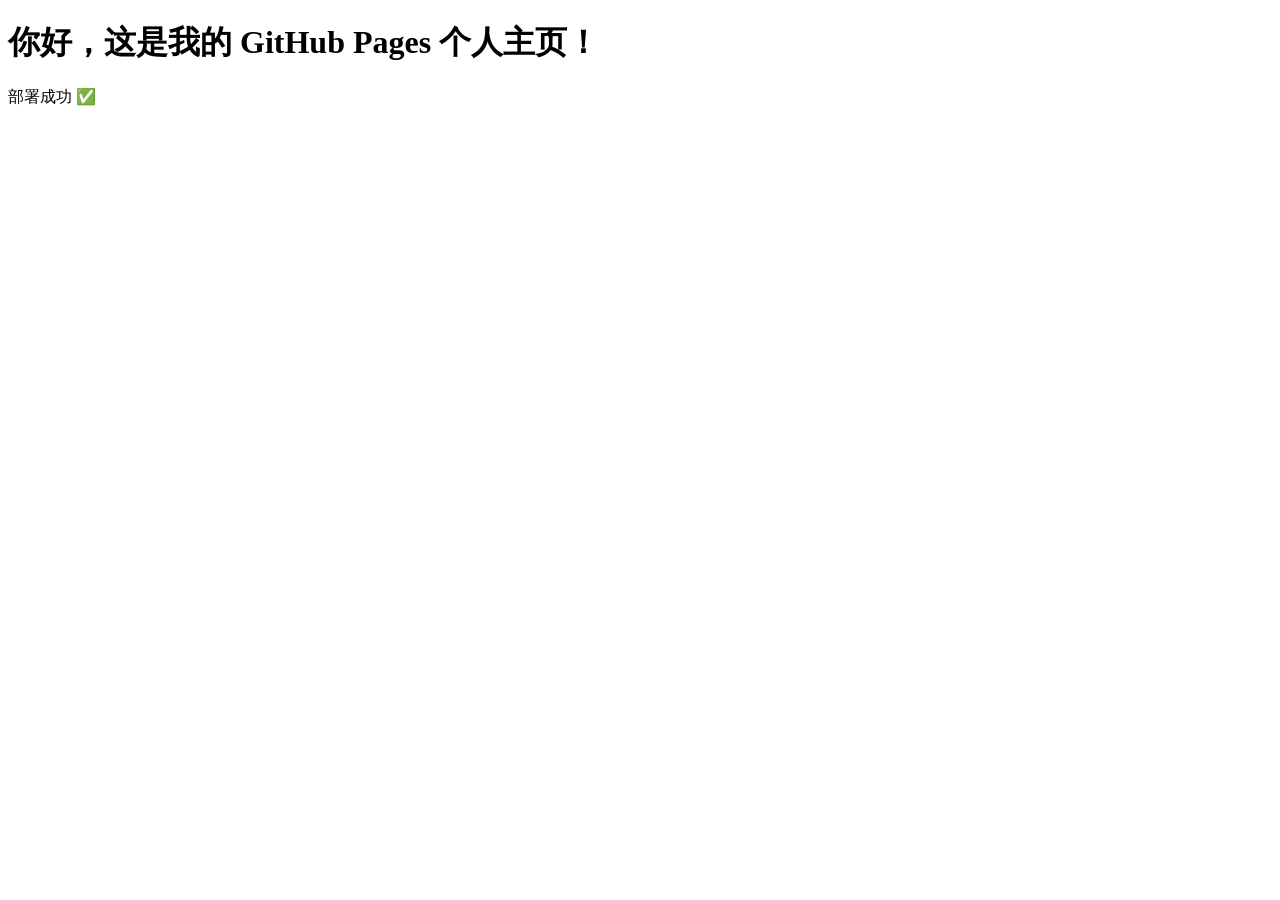
==== index.html @ c02df0e4 "初始化个人主页" ====
<!-- c:\code\python\new\personal-website\index.html -->
<!DOCTYPE html>
<html>
<head>
    <title>我的个人主页</title>
    <meta charset="utf-8">
</head>
<body>
    <h1>你好，这是我的 GitHub Pages 个人主页！</h1>
    <p>部署成功 ✅</p>
</body>
</html>
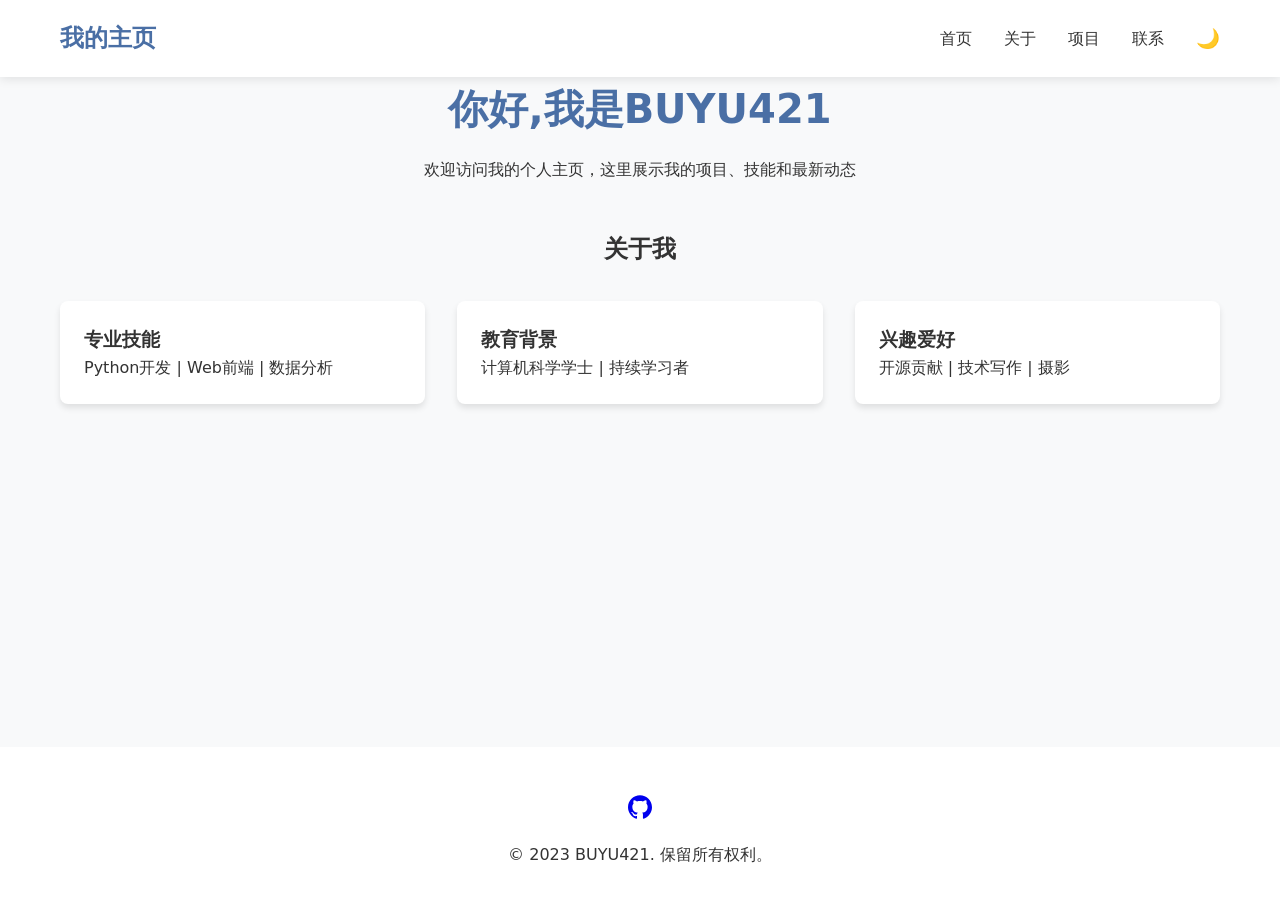
==== commit feb24ec0: "Add files via upload" ====
--- a/index.html
+++ b/index.html
@@ -1,12 +1,73 @@
-<!-- c:\code\python\new\personal-website\index.html -->
-<!DOCTYPE html>
-<html>
-<head>
-    <title>我的个人主页</title>
-    <meta charset="utf-8">
-</head>
-<body>
-    <h1>你好，这是我的 GitHub Pages 个人主页！</h1>
-    <p>部署成功 ✅</p>
-</body>
+<!-- c:\code\python\new\personal-website\index.html -->
+<!DOCTYPE html>
+<html lang="zh-CN">
+<head>
+    <meta charset="UTF-8">
+    <meta name="viewport" content="width=device-width, initial-scale=1.0">
+    <title>我的个人主页</title>
+    <link rel="stylesheet" href="css/style.css">
+</head>
+<body>
+    <header>
+        <div class="container">
+            <nav>
+                <a href="#" class="logo">我的主页</a>
+                <button class="menu-toggle" aria-label="导航菜单">
+                    ☰
+                </button>
+                <div class="nav-links">
+                    <a href="#home">首页</a>
+                    <a href="#about">关于</a>
+                    <a href="#projects">项目</a>
+                    <a href="#contact">联系</a>
+                    <button class="theme-toggle" aria-label="切换主题">
+                        🌙
+                    </button>
+                </div>
+            </nav>
+        </div>
+    </header>
+
+    <main class="container">
+        <section id="home" class="hero">
+            <h1>你好,我是BUYU421</h1>
+            <p>欢迎访问我的个人主页，这里展示我的项目、技能和最新动态</p>
+        </section>
+
+        <section id="about">
+            <h2 style="text-align: center; margin-bottom: 2rem;">关于我</h2>
+            <div class="features">
+                <div class="feature-card">
+                    <h3>专业技能</h3>
+                    <p>Python开发 | Web前端 | 数据分析</p>
+                </div>
+                <div class="feature-card">
+                    <h3>教育背景</h3>
+                    <p>计算机科学学士 | 持续学习者</p>
+                </div>
+                <div class="feature-card">
+                    <h3>兴趣爱好</h3>
+                    <p>开源贡献 | 技术写作 | 摄影</p>
+                </div>
+            </div>
+        </section>
+    </main>
+
+    <footer>
+        <div class="container">
+            <div class="footer-content">
+                <div class="social-links">
+                    <a href="https://github.com/BUYU421" aria-label="GitHub">
+                        <svg xmlns="http://www.w3.org/2000/svg" width="24" height="24" viewBox="0 0 24 24" fill="currentColor">
+                            <path d="M12 .297c-6.63 0-12 5.373-12 12 0 5.303 3.438 9.8 8.205 11.385.6.113.82-.258.82-.577 0-.285-.01-1.04-.015-2.04-3.338.724-4.042-1.61-4.042-1.61C4.422 18.07 3.633 17.7 3.633 17.7c-1.087-.744.084-.729.084-.729 1.205.084 1.838 1.236 1.838 1.236 1.07 1.835 2.809 1.305 3.495.998.108-.776.417-1.305.76-1.605-2.665-.3-5.466-1.332-5.466-5.93 0-1.31.465-2.38 1.235-3.22-.135-.303-.54-1.523.105-3.176 0 0 1.005-.322 3.3 1.23.96-.267 1.98-.399 3-.405 1.02.006 2.04.138 3 .405 2.28-1.552 3.285-1.23 3.285-1.23.645 1.653.24 2.873.12 3.176.765.84 1.23 1.91 1.23 3.22 0 4.61-2.805 5.625-5.475 5.92.42.36.81 1.096.81 2.22 0 1.606-.015 2.896-.015 3.286 0 .315.21.69.825.57C20.565 22.092 24 17.592 24 12.297c0-6.627-5.373-12-12-12"/>
+                        </svg>
+                    </a>
+                </div>
+                <p>&copy; 2023 BUYU421. 保留所有权利。</p>
+            </div>
+        </div>
+    </footer>
+
+    <script src="js/script.js"></script>
+</body>
 </html>
--- a/css/style.css
+++ b/css/style.css
@@ -0,0 +1,167 @@
+:root {
+    --primary: #4a6fa5;
+    --text: #333;
+    --bg: #f8f9fa;
+    --card-bg: #fff;
+}
+
+[data-theme="dark"] {
+    --primary: #6495ed;
+    --text: #e0e0e0;
+    --bg: #121212;
+    --card-bg: #1e1e1e;
+}
+
+* {
+    box-sizing: border-box;
+    margin: 0;
+    padding: 0;
+}
+
+body {
+    font-family: 'Segoe UI', system-ui, sans-serif;
+    line-height: 1.6;
+    color: var(--text);
+    background: var(--bg);
+    transition: background 0.3s;
+    min-height: 100vh;
+    display: flex;
+    flex-direction: column;
+}
+
+.container {
+    width: 100%;
+    max-width: 1200px;
+    margin: 0 auto;
+    padding: 0 20px;
+}
+
+header {
+    background: var(--card-bg);
+    box-shadow: 0 2px 10px rgba(0,0,0,0.1);
+    position: sticky;
+    top: 0;
+}
+
+nav {
+    display: flex;
+    justify-content: space-between;
+    align-items: center;
+    padding: 1.2rem 0;
+}
+
+.logo {
+    font-weight: bold;
+    color: var(--primary);
+    text-decoration: none;
+    font-size: 1.5rem;
+}
+
+.nav-links {
+    display: flex;
+    gap: 2rem;
+}
+
+.nav-links a {
+    color: var(--text);
+    text-decoration: none;
+    position: relative;
+}
+
+.nav-links a::after {
+    content: '';
+    position: absolute;
+    bottom: -5px;
+    left: 0;
+    width: 0;
+    height: 2px;
+    background: var(--primary);
+    transition: width 0.3s;
+}
+
+.nav-links a:hover::after {
+    width: 100%;
+}
+
+.theme-toggle {
+    background: none;
+    border: none;
+    cursor: pointer;
+    font-size: 1.2rem;
+    color: var(--text);
+}
+
+.menu-toggle {
+    display: none;
+    background: none;
+    border: none;
+    font-size: 1.5rem;
+    cursor: pointer;
+}
+
+main {
+    flex: 1;
+    padding: 3rem 0;
+}
+
+.hero {
+    text-align: center;
+    margin-bottom: 3rem;
+}
+
+.hero h1 {
+    font-size: 2.5rem;
+    color: var(--primary);
+    margin-bottom: 1rem;
+}
+
+.features {
+    display: grid;
+    grid-template-columns: repeat(auto-fit, minmax(300px, 1fr));
+    gap: 2rem;
+    margin-top: 2rem;
+}
+
+.feature-card {
+    background: var(--card-bg);
+    border-radius: 8px;
+    padding: 1.5rem;
+    box-shadow: 0 4px 6px rgba(0,0,0,0.1);
+}
+
+footer {
+    background: var(--card-bg);
+    padding: 2rem 0;
+    margin-top: auto;
+}
+
+.footer-content {
+    text-align: center;
+}
+
+.social-links {
+    display: flex;
+    justify-content: center;
+    gap: 1.5rem;
+    margin: 1rem 0;
+}
+
+@media (max-width: 768px) {
+    .nav-links {
+        position: absolute;
+        top: 100%;
+        right: -100%;
+        flex-direction: column;
+        background: var(--card-bg);
+        width: 100%;
+        transition: right 0.3s;
+    }
+
+    .nav-links.active {
+        right: 0;
+    }
+
+    .menu-toggle {
+        display: block;
+    }
+}
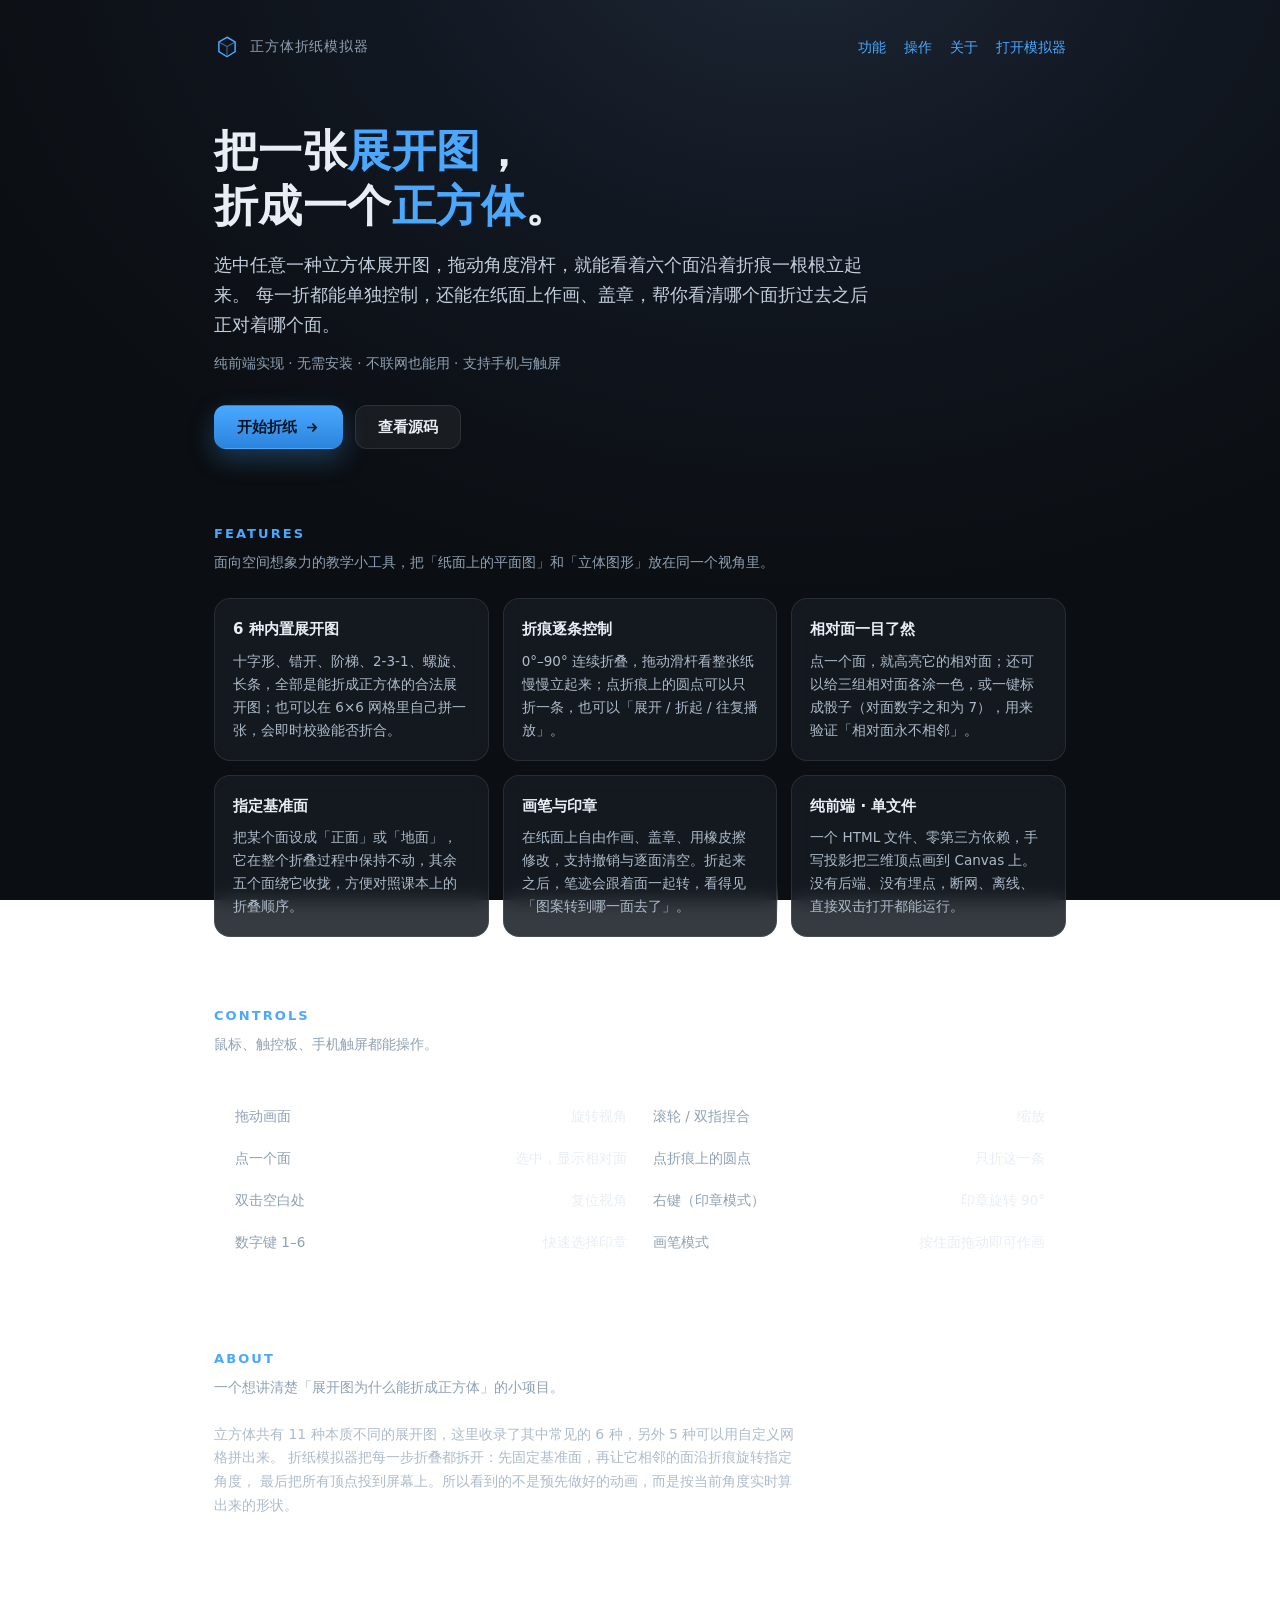
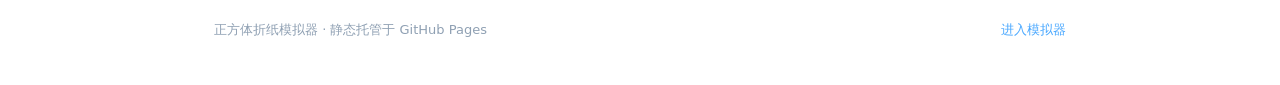
==== commit 299722bd: "静态站点：首页 + 正方体折纸模拟器" ====
--- a/index.html
+++ b/index.html
@@ -1,73 +1,122 @@
-<!-- c:\code\python\new\personal-website\index.html -->
-<!DOCTYPE html>
-<html lang="zh-CN">
-<head>
-    <meta charset="UTF-8">
-    <meta name="viewport" content="width=device-width, initial-scale=1.0">
-    <title>我的个人主页</title>
-    <link rel="stylesheet" href="css/style.css">
-</head>
-<body>
-    <header>
-        <div class="container">
-            <nav>
-                <a href="#" class="logo">我的主页</a>
-                <button class="menu-toggle" aria-label="导航菜单">
-                    ☰
-                </button>
-                <div class="nav-links">
-                    <a href="#home">首页</a>
-                    <a href="#about">关于</a>
-                    <a href="#projects">项目</a>
-                    <a href="#contact">联系</a>
-                    <button class="theme-toggle" aria-label="切换主题">
-                        🌙
-                    </button>
-                </div>
-            </nav>
-        </div>
-    </header>
-
-    <main class="container">
-        <section id="home" class="hero">
-            <h1>你好,我是BUYU421</h1>
-            <p>欢迎访问我的个人主页，这里展示我的项目、技能和最新动态</p>
-        </section>
-
-        <section id="about">
-            <h2 style="text-align: center; margin-bottom: 2rem;">关于我</h2>
-            <div class="features">
-                <div class="feature-card">
-                    <h3>专业技能</h3>
-                    <p>Python开发 | Web前端 | 数据分析</p>
-                </div>
-                <div class="feature-card">
-                    <h3>教育背景</h3>
-                    <p>计算机科学学士 | 持续学习者</p>
-                </div>
-                <div class="feature-card">
-                    <h3>兴趣爱好</h3>
-                    <p>开源贡献 | 技术写作 | 摄影</p>
-                </div>
-            </div>
-        </section>
-    </main>
-
-    <footer>
-        <div class="container">
-            <div class="footer-content">
-                <div class="social-links">
-                    <a href="https://github.com/BUYU421" aria-label="GitHub">
-                        <svg xmlns="http://www.w3.org/2000/svg" width="24" height="24" viewBox="0 0 24 24" fill="currentColor">
-                            <path d="M12 .297c-6.63 0-12 5.373-12 12 0 5.303 3.438 9.8 8.205 11.385.6.113.82-.258.82-.577 0-.285-.01-1.04-.015-2.04-3.338.724-4.042-1.61-4.042-1.61C4.422 18.07 3.633 17.7 3.633 17.7c-1.087-.744.084-.729.084-.729 1.205.084 1.838 1.236 1.838 1.236 1.07 1.835 2.809 1.305 3.495.998.108-.776.417-1.305.76-1.605-2.665-.3-5.466-1.332-5.466-5.93 0-1.31.465-2.38 1.235-3.22-.135-.303-.54-1.523.105-3.176 0 0 1.005-.322 3.3 1.23.96-.267 1.98-.399 3-.405 1.02.006 2.04.138 3 .405 2.28-1.552 3.285-1.23 3.285-1.23.645 1.653.24 2.873.12 3.176.765.84 1.23 1.91 1.23 3.22 0 4.61-2.805 5.625-5.475 5.92.42.36.81 1.096.81 2.22 0 1.606-.015 2.896-.015 3.286 0 .315.21.69.825.57C20.565 22.092 24 17.592 24 12.297c0-6.627-5.373-12-12-12"/>
-                        </svg>
-                    </a>
-                </div>
-                <p>&copy; 2023 BUYU421. 保留所有权利。</p>
-            </div>
-        </div>
-    </footer>
-
-    <script src="js/script.js"></script>
-</body>
-</html>+<!doctype html>
+<html lang="zh-CN">
+<head>
+<meta charset="utf-8">
+<meta name="viewport" content="width=device-width,initial-scale=1,viewport-fit=cover">
+<title>正方体折纸模拟器 · 把展开图折成正方体</title>
+<meta name="description" content="一个纯前端的正方体折纸模拟器：6 种内置展开图与自定义网格，逐条折痕连续折叠，标注三组相对面，支持画笔与印章，无需安装、离线可用。">
+<meta name="theme-color" content="#0b0e12">
+<link rel="icon" href="data:image/svg+xml,%3Csvg xmlns='http://www.w3.org/2000/svg' viewBox='0 0 32 32'%3E%3Crect width='32' height='32' rx='7' fill='%230b0e12'/%3E%3Cpath d='M16 5l9 5.2v10.4L16 26l-9-5.4V10.2z' fill='none' stroke='%234aa8ff' stroke-width='1.8'/%3E%3Cpath d='M16 15.6l9-5.4M16 15.6v10.4M16 15.6L7 10.2' fill='none' stroke='%234aa8ff' stroke-width='1.4' opacity='.65'/%3E%3C/svg%3E">
+<link rel="stylesheet" href="assets/site.css">
+</head>
+<body>
+
+<header class="top">
+  <div class="wrap">
+    <div class="brand">
+      <svg width="26" height="26" viewBox="0 0 32 32" aria-hidden="true">
+        <path d="M16 4l10 5.8v11.9L16 28 6 21.7V9.8z" fill="none" stroke="#4aa8ff" stroke-width="1.8"/>
+        <path d="M16 15.4l10-5.6M16 15.4V28M16 15.4L6 9.8" fill="none" stroke="#4aa8ff" stroke-width="1.3" opacity=".6"/>
+      </svg>
+      <span>正方体折纸模拟器</span>
+    </div>
+    <nav>
+      <a href="#features">功能</a>
+      <a href="#howto">操作</a>
+      <a href="#about">关于</a>
+      <a href="simulator/">打开模拟器</a>
+    </nav>
+  </div>
+</header>
+
+<main>
+  <section class="hero">
+    <div class="wrap">
+      <h1>把一张<em>展开图</em>，<br>折成一个<em>正方体</em>。</h1>
+      <p class="lead">
+        选中任意一种立方体展开图，拖动角度滑杆，就能看着六个面沿着折痕一根根立起来。
+        每一折都能单独控制，还能在纸面上作画、盖章，帮你看清哪个面折过去之后正对着哪个面。
+      </p>
+      <p class="note">纯前端实现 · 无需安装 · 不联网也能用 · 支持手机与触屏</p>
+      <div class="cta">
+        <a class="btn primary" href="simulator/">
+          开始折纸
+          <svg width="15" height="15" viewBox="0 0 16 16" aria-hidden="true"><path d="M3 8h9m-3.5-3.5L12 8l-3.5 3.5" fill="none" stroke="currentColor" stroke-width="1.8" stroke-linecap="round" stroke-linejoin="round"/></svg>
+        </a>
+        <a class="btn" href="https://github.com/BUYU/BUYU.github.io" id="repoLink" target="_blank" rel="noopener">查看源码</a>
+      </div>
+    </div>
+  </section>
+
+  <section id="features">
+    <div class="wrap">
+      <h2>Features</h2>
+      <p class="sub">面向空间想象力的教学小工具，把「纸面上的平面图」和「立体图形」放在同一个视角里。</p>
+      <div class="cards">
+        <div class="card">
+          <h3>6 种内置展开图</h3>
+          <p>十字形、错开、阶梯、2-3-1、螺旋、长条，全部是能折成正方体的合法展开图；也可以在 6×6 网格里自己拼一张，会即时校验能否折合。</p>
+        </div>
+        <div class="card">
+          <h3>折痕逐条控制</h3>
+          <p>0°–90° 连续折叠，拖动滑杆看整张纸慢慢立起来；点折痕上的圆点可以只折一条，也可以「展开 / 折起 / 往复播放」。</p>
+        </div>
+        <div class="card">
+          <h3>相对面一目了然</h3>
+          <p>点一个面，就高亮它的相对面；还可以给三组相对面各涂一色，或一键标成骰子（对面数字之和为 7），用来验证「相对面永不相邻」。</p>
+        </div>
+        <div class="card">
+          <h3>指定基准面</h3>
+          <p>把某个面设成「正面」或「地面」，它在整个折叠过程中保持不动，其余五个面绕它收拢，方便对照课本上的折叠顺序。</p>
+        </div>
+        <div class="card">
+          <h3>画笔与印章</h3>
+          <p>在纸面上自由作画、盖章、用橡皮擦修改，支持撤销与逐面清空。折起来之后，笔迹会跟着面一起转，看得见「图案转到哪一面去了」。</p>
+        </div>
+        <div class="card">
+          <h3>纯前端 · 单文件</h3>
+          <p>一个 HTML 文件、零第三方依赖，手写投影把三维顶点画到 Canvas 上。没有后端、没有埋点，断网、离线、直接双击打开都能运行。</p>
+        </div>
+      </div>
+    </div>
+  </section>
+
+  <section id="howto">
+    <div class="wrap">
+      <h2>Controls</h2>
+      <p class="sub">鼠标、触控板、手机触屏都能操作。</p>
+      <div class="ops">
+        <div><span>拖动画面</span><span>旋转视角</span></div>
+        <div><span>滚轮 / 双指捏合</span><span>缩放</span></div>
+        <div><span>点一个面</span><span>选中，显示相对面</span></div>
+        <div><span>点折痕上的圆点</span><span>只折这一条</span></div>
+        <div><span>双击空白处</span><span>复位视角</span></div>
+        <div><span>右键（印章模式）</span><span>印章旋转 90°</span></div>
+        <div><span>数字键 1–6</span><span>快速选择印章</span></div>
+        <div><span>画笔模式</span><span>按住面拖动即可作画</span></div>
+      </div>
+    </div>
+  </section>
+
+  <section id="about">
+    <div class="wrap">
+      <h2>About</h2>
+      <p class="sub">一个想讲清楚「展开图为什么能折成正方体」的小项目。</p>
+      <p style="max-width:42em;color:#aebbca;font-size:14px;margin:0">
+        立方体共有 11 种本质不同的展开图，这里收录了其中常见的 6 种，另外 5 种可以用自定义网格拼出来。
+        折纸模拟器把每一步折叠都拆开：先固定基准面，再让它相邻的面沿折痕旋转指定角度，
+        最后把所有顶点投到屏幕上。所以看到的不是预先做好的动画，而是按当前角度实时算出来的形状。
+      </p>
+    </div>
+  </section>
+</main>
+
+<footer>
+  <div class="wrap">
+    <span>正方体折纸模拟器 · 静态托管于 GitHub Pages</span>
+    <span><a href="simulator/">进入模拟器</a></span>
+  </div>
+</footer>
+
+</body>
+</html>
--- a/assets/site.css
+++ b/assets/site.css
@@ -0,0 +1,95 @@
+/* 站点公共样式：与模拟器保持同一套深色视觉 */
+:root{
+  --bg0:#0b0e12; --bg1:#111721; --panel:rgba(22,27,34,.86);
+  --line:rgba(255,255,255,.09); --text:#e9eef5; --dim:#8fa0b3; --accent:#4aa8ff;
+  --paper:#f0e8d6;
+}
+*{box-sizing:border-box}
+html{-webkit-text-size-adjust:100%}
+body{
+  margin:0;
+  min-height:100vh;
+  background:radial-gradient(900px 700px at 62% -10%,#1d2735 0%,var(--bg1) 48%,var(--bg0) 100%);
+  background-attachment:fixed;
+  color:var(--text);
+  font:15px/1.7 "Segoe UI","PingFang SC","Hiragino Sans GB","Microsoft YaHei",system-ui,sans-serif;
+}
+a{color:var(--accent);text-decoration:none}
+a:hover{text-decoration:underline}
+.wrap{max-width:900px;margin:0 auto;padding:0 24px}
+
+/* --- 顶部 --- */
+.top{padding:34px 0 0}
+.top .wrap{display:flex;align-items:center;justify-content:space-between;gap:16px;flex-wrap:wrap}
+.brand{display:flex;align-items:center;gap:10px;font-size:14px;letter-spacing:.06em;color:var(--dim)}
+.brand svg{display:block}
+.top nav{display:flex;gap:18px;font-size:13.5px}
+
+/* --- 首屏 --- */
+.hero{padding:64px 0 40px}
+.hero h1{
+  margin:0 0 18px;
+  font-size:clamp(28px,5vw,44px);
+  line-height:1.24;
+  font-weight:700;
+  letter-spacing:.01em;
+}
+.hero h1 em{font-style:normal;color:var(--accent)}
+.hero p.lead{margin:0 0 12px;font-size:clamp(15px,2.2vw,17.5px);color:#c3cedc;max-width:38em}
+.hero p.note{margin:0 0 30px;font-size:13.5px;color:var(--dim)}
+
+.cta{display:flex;gap:12px;flex-wrap:wrap;align-items:center}
+.btn{
+  display:inline-flex;align-items:center;gap:8px;
+  height:44px;padding:0 22px;border-radius:12px;
+  font-size:14.5px;font-weight:600;border:1px solid var(--line);
+  background:rgba(255,255,255,.05);color:var(--text);
+  transition:transform .15s,background .15s,border-color .15s;
+}
+.btn:hover{text-decoration:none;background:rgba(255,255,255,.1);transform:translateY(-1px)}
+.btn.primary{
+  background:linear-gradient(180deg,#4aa8ff,#2b84dd);color:#06121f;border-color:transparent;
+  box-shadow:0 10px 26px rgba(74,168,255,.28);
+}
+.btn.primary:hover{background:linear-gradient(180deg,#5bb2ff,#3189e0)}
+
+/* --- 通用区块 --- */
+section{padding:34px 0}
+h2{
+  margin:0 0 6px;font-size:13px;letter-spacing:.16em;text-transform:uppercase;
+  color:var(--accent);font-weight:600;
+}
+h2 + p.sub{margin:0 0 24px;color:var(--dim);font-size:13.5px}
+
+/* --- 特性卡片 --- */
+.cards{display:grid;grid-template-columns:repeat(auto-fit,minmax(240px,1fr));gap:14px}
+.card{
+  padding:18px;border-radius:16px;background:var(--panel);
+  border:1px solid var(--line);backdrop-filter:blur(10px);
+}
+.card h3{margin:0 0 7px;font-size:15px;font-weight:600}
+.card p{margin:0;font-size:13.5px;color:#aebbca}
+
+/* --- 操作表 --- */
+.ops{display:grid;grid-template-columns:repeat(auto-fit,minmax(260px,1fr));gap:2px 26px;
+  padding:16px 20px;border-radius:16px;background:rgba(255,255,255,.035);border:1px solid var(--line)}
+.ops div{display:flex;justify-content:space-between;gap:14px;padding:8px 0;
+  border-bottom:1px solid rgba(255,255,255,.055);font-size:13.5px}
+.ops div span:first-child{color:var(--dim)}
+.ops div span:last-child{text-align:right}
+
+/* --- 页脚 --- */
+footer{margin-top:40px;padding:26px 0 44px;border-top:1px solid var(--line);
+  font-size:13px;color:var(--dim)}
+footer .wrap{display:flex;justify-content:space-between;gap:14px;flex-wrap:wrap}
+
+/* --- 404 --- */
+.center{min-height:100vh;display:flex;flex-direction:column;align-items:center;justify-content:center;
+  text-align:center;padding:24px}
+.center .code{font-size:clamp(56px,14vw,104px);font-weight:700;line-height:1;
+  color:transparent;-webkit-text-stroke:1px rgba(255,255,255,.22);letter-spacing:.04em}
+
+@media (max-width:560px){
+  .hero{padding:40px 0 28px}
+  .top nav{display:none}
+}
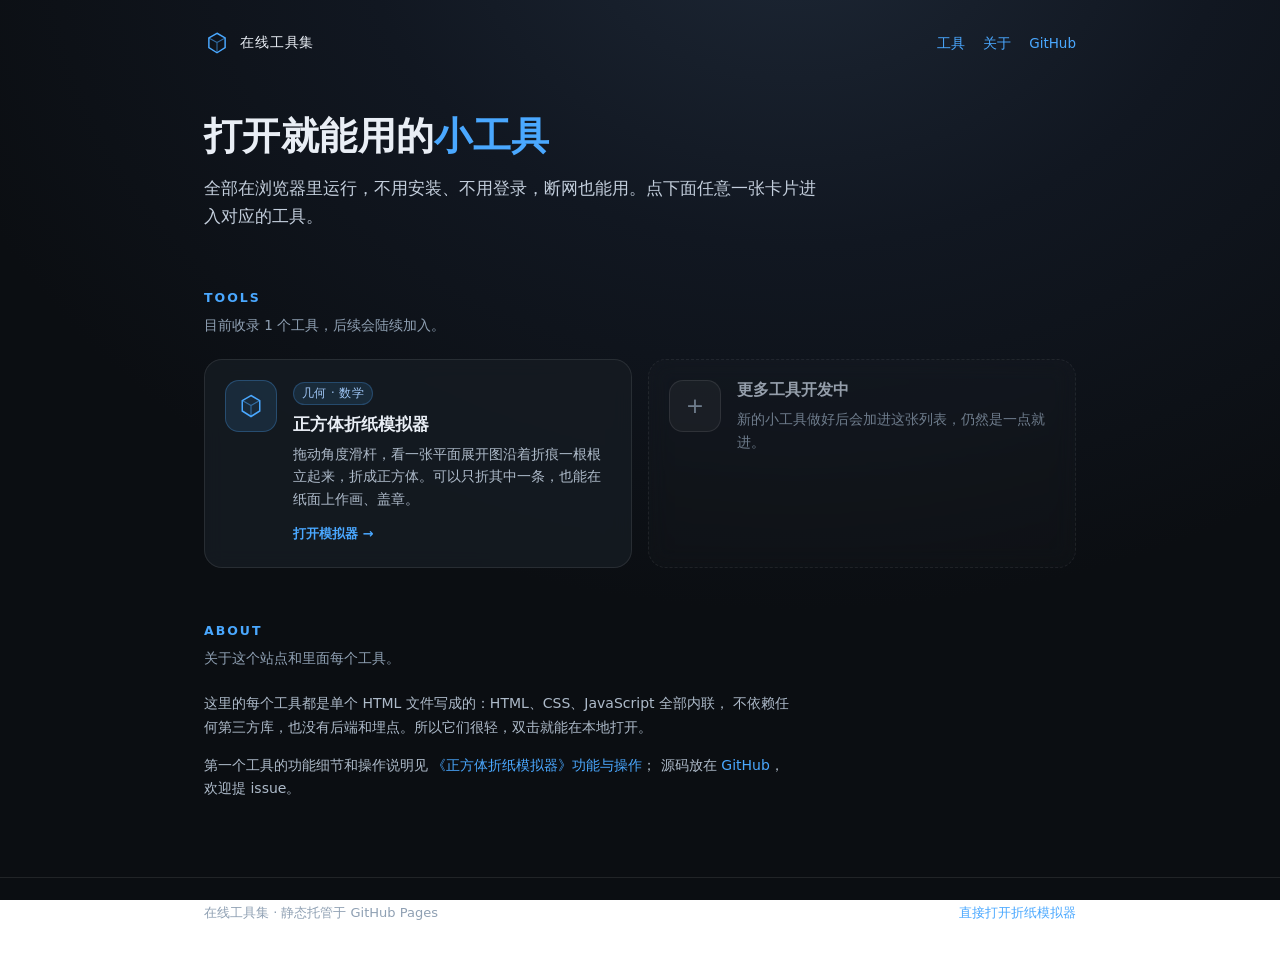
==== commit eb6d8252: "首页改为工具入口列表，模拟器详情独立成页" ====
--- a/index.html
+++ b/index.html
@@ -3,8 +3,8 @@
 <head>
 <meta charset="utf-8">
 <meta name="viewport" content="width=device-width,initial-scale=1,viewport-fit=cover">
-<title>正方体折纸模拟器 · 把展开图折成正方体</title>
-<meta name="description" content="一个纯前端的正方体折纸模拟器：6 种内置展开图与自定义网格，逐条折痕连续折叠，标注三组相对面，支持画笔与印章，无需安装、离线可用。">
+<title>在线工具集 · 正方体折纸模拟器</title>
+<meta name="description" content="打开即用的在线小工具合集。目前收录：正方体折纸模拟器 —— 6 种展开图与自定义网格，逐条折痕连续折叠，标注相对面，支持画笔与印章，无需安装。">
 <meta name="theme-color" content="#0b0e12">
 <link rel="icon" href="data:image/svg+xml,%3Csvg xmlns='http://www.w3.org/2000/svg' viewBox='0 0 32 32'%3E%3Crect width='32' height='32' rx='7' fill='%230b0e12'/%3E%3Cpath d='M16 5l9 5.2v10.4L16 26l-9-5.4V10.2z' fill='none' stroke='%234aa8ff' stroke-width='1.8'/%3E%3Cpath d='M16 15.6l9-5.4M16 15.6v10.4M16 15.6L7 10.2' fill='none' stroke='%234aa8ff' stroke-width='1.4' opacity='.65'/%3E%3C/svg%3E">
 <link rel="stylesheet" href="assets/site.css">
@@ -13,18 +13,17 @@
 
 <header class="top">
   <div class="wrap">
-    <div class="brand">
+    <a class="brand" href="./">
       <svg width="26" height="26" viewBox="0 0 32 32" aria-hidden="true">
         <path d="M16 4l10 5.8v11.9L16 28 6 21.7V9.8z" fill="none" stroke="#4aa8ff" stroke-width="1.8"/>
         <path d="M16 15.4l10-5.6M16 15.4V28M16 15.4L6 9.8" fill="none" stroke="#4aa8ff" stroke-width="1.3" opacity=".6"/>
       </svg>
-      <span>正方体折纸模拟器</span>
-    </div>
+      <span>在线工具集</span>
+    </a>
     <nav>
-      <a href="#features">功能</a>
-      <a href="#howto">操作</a>
+      <a href="#tools">工具</a>
       <a href="#about">关于</a>
-      <a href="simulator/">打开模拟器</a>
+      <a href="https://github.com/BUYU421/BUYU421.github.io" target="_blank" rel="noopener">GitHub</a>
     </nav>
   </div>
 </header>
@@ -32,68 +31,42 @@
 <main>
   <section class="hero">
     <div class="wrap">
-      <h1>把一张<em>展开图</em>，<br>折成一个<em>正方体</em>。</h1>
-      <p class="lead">
-        选中任意一种立方体展开图，拖动角度滑杆，就能看着六个面沿着折痕一根根立起来。
-        每一折都能单独控制，还能在纸面上作画、盖章，帮你看清哪个面折过去之后正对着哪个面。
-      </p>
-      <p class="note">纯前端实现 · 无需安装 · 不联网也能用 · 支持手机与触屏</p>
-      <div class="cta">
-        <a class="btn primary" href="simulator/">
-          开始折纸
-          <svg width="15" height="15" viewBox="0 0 16 16" aria-hidden="true"><path d="M3 8h9m-3.5-3.5L12 8l-3.5 3.5" fill="none" stroke="currentColor" stroke-width="1.8" stroke-linecap="round" stroke-linejoin="round"/></svg>
-        </a>
-        <a class="btn" href="https://github.com/BUYU/BUYU.github.io" id="repoLink" target="_blank" rel="noopener">查看源码</a>
-      </div>
+      <h1>打开就能用的<em>小工具</em></h1>
+      <p class="lead">全部在浏览器里运行，不用安装、不用登录，断网也能用。点下面任意一张卡片进入对应的工具。</p>
     </div>
   </section>
 
-  <section id="features">
+  <section id="tools">
     <div class="wrap">
-      <h2>Features</h2>
-      <p class="sub">面向空间想象力的教学小工具，把「纸面上的平面图」和「立体图形」放在同一个视角里。</p>
-      <div class="cards">
-        <div class="card">
-          <h3>6 种内置展开图</h3>
-          <p>十字形、错开、阶梯、2-3-1、螺旋、长条，全部是能折成正方体的合法展开图；也可以在 6×6 网格里自己拼一张，会即时校验能否折合。</p>
+      <h2>Tools</h2>
+      <p class="sub">目前收录 1 个工具，后续会陆续加入。</p>
+
+      <div class="toolgrid">
+
+        <!-- 新增工具：复制这个 a.tool 整块，改 href、图标、标签、标题、描述即可 -->
+        <a class="tool" href="simulator/">
+          <div class="ico" aria-hidden="true">
+            <svg width="28" height="28" viewBox="0 0 32 32">
+              <path d="M16 4l10 5.8v11.9L16 28 6 21.7V9.8z" fill="none" stroke="#4aa8ff" stroke-width="1.7"/>
+              <path d="M16 15.4l10-5.6M16 15.4V28M16 15.4L6 9.8" fill="none" stroke="#4aa8ff" stroke-width="1.2" opacity=".55"/>
+            </svg>
+          </div>
+          <div class="meta">
+            <span class="tag">几何 · 数学</span>
+            <h3>正方体折纸模拟器</h3>
+            <p>拖动角度滑杆，看一张平面展开图沿着折痕一根根立起来，折成正方体。可以只折其中一条，也能在纸面上作画、盖章。</p>
+            <span class="go">打开模拟器 →</span>
+          </div>
+        </a>
+
+        <div class="tool soon">
+          <div class="ico" aria-hidden="true">+</div>
+          <div class="meta">
+            <h3>更多工具开发中</h3>
+            <p>新的小工具做好后会加进这张列表，仍然是一点就进。</p>
+          </div>
         </div>
-        <div class="card">
-          <h3>折痕逐条控制</h3>
-          <p>0°–90° 连续折叠，拖动滑杆看整张纸慢慢立起来；点折痕上的圆点可以只折一条，也可以「展开 / 折起 / 往复播放」。</p>
-        </div>
-        <div class="card">
-          <h3>相对面一目了然</h3>
-          <p>点一个面，就高亮它的相对面；还可以给三组相对面各涂一色，或一键标成骰子（对面数字之和为 7），用来验证「相对面永不相邻」。</p>
-        </div>
-        <div class="card">
-          <h3>指定基准面</h3>
-          <p>把某个面设成「正面」或「地面」，它在整个折叠过程中保持不动，其余五个面绕它收拢，方便对照课本上的折叠顺序。</p>
-        </div>
-        <div class="card">
-          <h3>画笔与印章</h3>
-          <p>在纸面上自由作画、盖章、用橡皮擦修改，支持撤销与逐面清空。折起来之后，笔迹会跟着面一起转，看得见「图案转到哪一面去了」。</p>
-        </div>
-        <div class="card">
-          <h3>纯前端 · 单文件</h3>
-          <p>一个 HTML 文件、零第三方依赖，手写投影把三维顶点画到 Canvas 上。没有后端、没有埋点，断网、离线、直接双击打开都能运行。</p>
-        </div>
-      </div>
-    </div>
-  </section>
 
-  <section id="howto">
-    <div class="wrap">
-      <h2>Controls</h2>
-      <p class="sub">鼠标、触控板、手机触屏都能操作。</p>
-      <div class="ops">
-        <div><span>拖动画面</span><span>旋转视角</span></div>
-        <div><span>滚轮 / 双指捏合</span><span>缩放</span></div>
-        <div><span>点一个面</span><span>选中，显示相对面</span></div>
-        <div><span>点折痕上的圆点</span><span>只折这一条</span></div>
-        <div><span>双击空白处</span><span>复位视角</span></div>
-        <div><span>右键（印章模式）</span><span>印章旋转 90°</span></div>
-        <div><span>数字键 1–6</span><span>快速选择印章</span></div>
-        <div><span>画笔模式</span><span>按住面拖动即可作画</span></div>
       </div>
     </div>
   </section>
@@ -101,11 +74,15 @@
   <section id="about">
     <div class="wrap">
       <h2>About</h2>
-      <p class="sub">一个想讲清楚「展开图为什么能折成正方体」的小项目。</p>
-      <p style="max-width:42em;color:#aebbca;font-size:14px;margin:0">
-        立方体共有 11 种本质不同的展开图，这里收录了其中常见的 6 种，另外 5 种可以用自定义网格拼出来。
-        折纸模拟器把每一步折叠都拆开：先固定基准面，再让它相邻的面沿折痕旋转指定角度，
-        最后把所有顶点投到屏幕上。所以看到的不是预先做好的动画，而是按当前角度实时算出来的形状。
+      <p class="sub">关于这个站点和里面每个工具。</p>
+      <p class="prose">
+        这里的每个工具都是单个 HTML 文件写成的：HTML、CSS、JavaScript 全部内联，
+        不依赖任何第三方库，也没有后端和埋点。所以它们很轻，双击就能在本地打开。
+      </p>
+      <p class="prose">
+        第一个工具的功能细节和操作说明见
+        <a href="simulator/about.html">《正方体折纸模拟器》功能与操作</a>；
+        源码放在 <a href="https://github.com/BUYU421/BUYU421.github.io" target="_blank" rel="noopener">GitHub</a>，欢迎提 issue。
       </p>
     </div>
   </section>
@@ -113,8 +90,8 @@
 
 <footer>
   <div class="wrap">
-    <span>正方体折纸模拟器 · 静态托管于 GitHub Pages</span>
-    <span><a href="simulator/">进入模拟器</a></span>
+    <span>在线工具集 · 静态托管于 GitHub Pages</span>
+    <span><a href="simulator/">直接打开折纸模拟器</a></span>
   </div>
 </footer>
 
--- a/assets/site.css
+++ b/assets/site.css
@@ -5,7 +5,7 @@
   --paper:#f0e8d6;
 }
 *{box-sizing:border-box}
-html{-webkit-text-size-adjust:100%}
+html{-webkit-text-size-adjust:100%;scroll-behavior:smooth}
 body{
   margin:0;
   min-height:100vh;
@@ -16,52 +16,72 @@
 }
 a{color:var(--accent);text-decoration:none}
 a:hover{text-decoration:underline}
-.wrap{max-width:900px;margin:0 auto;padding:0 24px}
+.wrap{max-width:920px;margin:0 auto;padding:0 24px}
+:focus-visible{outline:2px solid var(--accent);outline-offset:3px;border-radius:6px}
 
 /* --- 顶部 --- */
-.top{padding:34px 0 0}
+.top{padding:30px 0 0}
 .top .wrap{display:flex;align-items:center;justify-content:space-between;gap:16px;flex-wrap:wrap}
-.brand{display:flex;align-items:center;gap:10px;font-size:14px;letter-spacing:.06em;color:var(--dim)}
-.brand svg{display:block}
+.brand{display:flex;align-items:center;gap:10px;font-size:14px;letter-spacing:.06em;color:var(--text)}
+.brand:hover{text-decoration:none;color:#fff}
+.brand svg{display:block;flex:none}
 .top nav{display:flex;gap:18px;font-size:13.5px}
 
 /* --- 首屏 --- */
-.hero{padding:64px 0 40px}
+.hero{padding:56px 0 30px}
 .hero h1{
-  margin:0 0 18px;
-  font-size:clamp(28px,5vw,44px);
-  line-height:1.24;
+  margin:0 0 14px;
+  font-size:clamp(26px,4.6vw,38px);
+  line-height:1.28;
   font-weight:700;
   letter-spacing:.01em;
 }
 .hero h1 em{font-style:normal;color:var(--accent)}
-.hero p.lead{margin:0 0 12px;font-size:clamp(15px,2.2vw,17.5px);color:#c3cedc;max-width:38em}
-.hero p.note{margin:0 0 30px;font-size:13.5px;color:var(--dim)}
-
-.cta{display:flex;gap:12px;flex-wrap:wrap;align-items:center}
-.btn{
-  display:inline-flex;align-items:center;gap:8px;
-  height:44px;padding:0 22px;border-radius:12px;
-  font-size:14.5px;font-weight:600;border:1px solid var(--line);
-  background:rgba(255,255,255,.05);color:var(--text);
-  transition:transform .15s,background .15s,border-color .15s;
-}
-.btn:hover{text-decoration:none;background:rgba(255,255,255,.1);transform:translateY(-1px)}
-.btn.primary{
-  background:linear-gradient(180deg,#4aa8ff,#2b84dd);color:#06121f;border-color:transparent;
-  box-shadow:0 10px 26px rgba(74,168,255,.28);
-}
-.btn.primary:hover{background:linear-gradient(180deg,#5bb2ff,#3189e0)}
+.hero p.lead{margin:0;font-size:clamp(14.5px,2vw,16.5px);color:#c3cedc;max-width:38em}
 
 /* --- 通用区块 --- */
-section{padding:34px 0}
+section{padding:26px 0}
 h2{
-  margin:0 0 6px;font-size:13px;letter-spacing:.16em;text-transform:uppercase;
+  margin:0 0 6px;font-size:12.5px;letter-spacing:.16em;text-transform:uppercase;
   color:var(--accent);font-weight:600;
 }
-h2 + p.sub{margin:0 0 24px;color:var(--dim);font-size:13.5px}
+h2 + p.sub{margin:0 0 22px;color:var(--dim);font-size:13.5px}
 
-/* --- 特性卡片 --- */
+/* --- 工具入口卡片 --- */
+.toolgrid{display:grid;grid-template-columns:repeat(auto-fill,minmax(300px,1fr));gap:16px}
+.tool{
+  display:flex;gap:16px;padding:20px;
+  border-radius:18px;border:1px solid var(--line);
+  background:var(--panel);backdrop-filter:blur(10px);
+  color:var(--text);
+  transition:transform .16s,border-color .16s,background .16s,box-shadow .16s;
+}
+a.tool:hover{
+  text-decoration:none;
+  transform:translateY(-2px);
+  border-color:rgba(74,168,255,.55);
+  background:rgba(28,36,46,.92);
+  box-shadow:0 16px 38px rgba(0,0,0,.42);
+}
+.tool .ico{
+  flex:none;width:52px;height:52px;border-radius:14px;display:grid;place-items:center;
+  background:rgba(74,168,255,.12);border:1px solid rgba(74,168,255,.28);
+}
+.tool .meta{display:block;min-width:0}
+.tool .tag{
+  display:inline-block;margin:0 0 8px;padding:1px 8px;border-radius:999px;
+  font-size:11.5px;letter-spacing:.04em;color:#9fc6f5;
+  background:rgba(74,168,255,.12);border:1px solid rgba(74,168,255,.25);
+}
+.tool h3{margin:0 0 6px;font-size:16.5px;font-weight:600;line-height:1.4}
+.tool p{margin:0 0 10px;font-size:13.5px;color:#aebbca}
+.tool .go{display:inline-flex;align-items:center;gap:6px;font-size:13px;font-weight:600;color:var(--accent)}
+.tool.soon{border-style:dashed;background:rgba(255,255,255,.025);opacity:.75}
+.tool.soon .ico{background:rgba(255,255,255,.05);border-color:rgba(255,255,255,.12);color:var(--dim);font-size:22px}
+.tool.soon h3{color:#c3cedc;font-weight:600;font-size:15.5px}
+.tool.soon p{color:var(--dim);margin:0}
+
+/* --- 特性卡片（工具详情页） --- */
 .cards{display:grid;grid-template-columns:repeat(auto-fit,minmax(240px,1fr));gap:14px}
 .card{
   padding:18px;border-radius:16px;background:var(--panel);
@@ -78,8 +98,32 @@
 .ops div span:first-child{color:var(--dim)}
 .ops div span:last-child{text-align:right}
 
+/* --- 正文段落 --- */
+.prose{max-width:42em;color:#aebbca;font-size:14px;margin:0 0 14px}
+.prose + .prose{margin-top:0}
+
+/* --- 按钮 --- */
+.cta{display:flex;gap:12px;flex-wrap:wrap;align-items:center}
+.btn{
+  display:inline-flex;align-items:center;gap:8px;
+  height:44px;padding:0 22px;border-radius:12px;
+  font-size:14.5px;font-weight:600;border:1px solid var(--line);
+  background:rgba(255,255,255,.05);color:var(--text);
+  transition:transform .15s,background .15s,border-color .15s;
+}
+.btn:hover{text-decoration:none;background:rgba(255,255,255,.1);transform:translateY(-1px)}
+.btn.primary{
+  background:linear-gradient(180deg,#4aa8ff,#2b84dd);color:#06121f;border-color:transparent;
+  box-shadow:0 10px 26px rgba(74,168,255,.28);
+}
+.btn.primary:hover{background:linear-gradient(180deg,#5bb2ff,#3189e0)}
+
+/* --- 面包屑 --- */
+.crumb{display:flex;gap:8px;align-items:center;font-size:13px;color:var(--dim);padding:26px 0 0}
+.crumb .sep{opacity:.5}
+
 /* --- 页脚 --- */
-footer{margin-top:40px;padding:26px 0 44px;border-top:1px solid var(--line);
+footer{margin-top:36px;padding:24px 0 44px;border-top:1px solid var(--line);
   font-size:13px;color:var(--dim)}
 footer .wrap{display:flex;justify-content:space-between;gap:14px;flex-wrap:wrap}
 
@@ -90,6 +134,7 @@
   color:transparent;-webkit-text-stroke:1px rgba(255,255,255,.22);letter-spacing:.04em}
 
 @media (max-width:560px){
-  .hero{padding:40px 0 28px}
+  .hero{padding:36px 0 20px}
   .top nav{display:none}
+  .tool{flex-direction:column;gap:12px}
 }
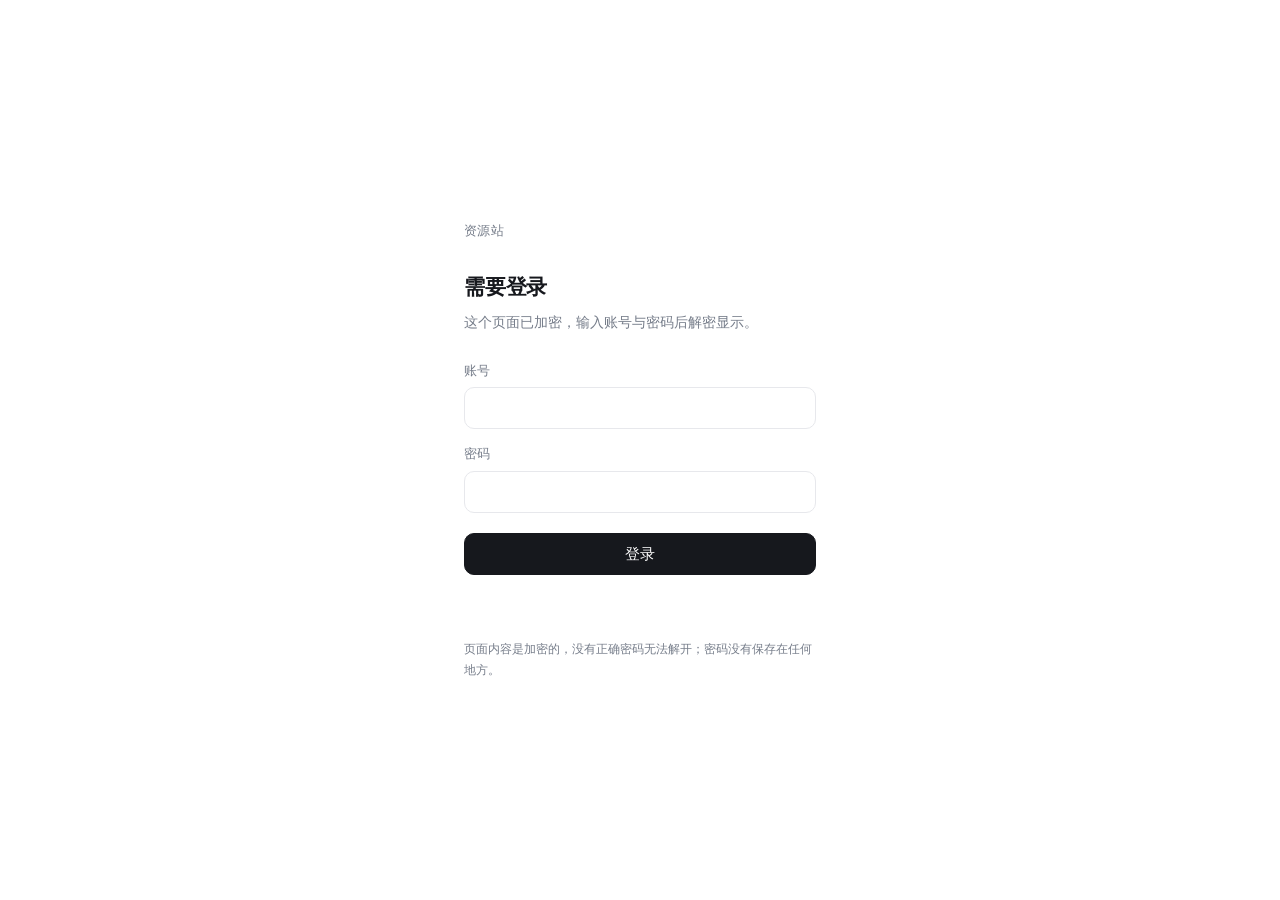
==== commit ebbaf6f3: "改为浅色极简资源站，首页内容 AES-GCM 加密需登录" ====
--- a/index.html
+++ b/index.html
@@ -2,98 +2,32 @@
 <html lang="zh-CN">
 <head>
 <meta charset="utf-8">
-<meta name="viewport" content="width=device-width,initial-scale=1,viewport-fit=cover">
-<title>在线工具集 · 正方体折纸模拟器</title>
-<meta name="description" content="打开即用的在线小工具合集。目前收录：正方体折纸模拟器 —— 6 种展开图与自定义网格，逐条折痕连续折叠，标注相对面，支持画笔与印章，无需安装。">
-<meta name="theme-color" content="#0b0e12">
-<link rel="icon" href="data:image/svg+xml,%3Csvg xmlns='http://www.w3.org/2000/svg' viewBox='0 0 32 32'%3E%3Crect width='32' height='32' rx='7' fill='%230b0e12'/%3E%3Cpath d='M16 5l9 5.2v10.4L16 26l-9-5.4V10.2z' fill='none' stroke='%234aa8ff' stroke-width='1.8'/%3E%3Cpath d='M16 15.6l9-5.4M16 15.6v10.4M16 15.6L7 10.2' fill='none' stroke='%234aa8ff' stroke-width='1.4' opacity='.65'/%3E%3C/svg%3E">
-<link rel="stylesheet" href="assets/site.css">
+<meta name="viewport" content="width=device-width,initial-scale=1">
+<title>资源站</title>
+<meta name="robots" content="noindex">
+<meta name="theme-color" content="#ffffff">
+<link rel="stylesheet" href="/assets/site.css">
 </head>
-<body>
-
-<header class="top">
-  <div class="wrap">
-    <a class="brand" href="./">
-      <svg width="26" height="26" viewBox="0 0 32 32" aria-hidden="true">
-        <path d="M16 4l10 5.8v11.9L16 28 6 21.7V9.8z" fill="none" stroke="#4aa8ff" stroke-width="1.8"/>
-        <path d="M16 15.4l10-5.6M16 15.4V28M16 15.4L6 9.8" fill="none" stroke="#4aa8ff" stroke-width="1.3" opacity=".6"/>
-      </svg>
-      <span>在线工具集</span>
-    </a>
-    <nav>
-      <a href="#tools">工具</a>
-      <a href="#about">关于</a>
-      <a href="https://github.com/BUYU421/BUYU421.github.io" target="_blank" rel="noopener">GitHub</a>
-    </nav>
-  </div>
-</header>
-
-<main>
-  <section class="hero">
-    <div class="wrap">
-      <h1>打开就能用的<em>小工具</em></h1>
-      <p class="lead">全部在浏览器里运行，不用安装、不用登录，断网也能用。点下面任意一张卡片进入对应的工具。</p>
+<body class="gate">
+<main class="gate-card">
+  <p class="site">资源站</p>
+  <h1>需要登录</h1>
+  <p class="hint">这个页面已加密，输入账号与密码后解密显示。</p>
+  <form id="gateForm" autocomplete="on">
+    <div class="field">
+      <label for="u">账号</label>
+      <input id="u" name="user" autocapitalize="off" autocorrect="off" spellcheck="false">
     </div>
-  </section>
-
-  <section id="tools">
-    <div class="wrap">
-      <h2>Tools</h2>
-      <p class="sub">目前收录 1 个工具，后续会陆续加入。</p>
-
-      <div class="toolgrid">
-
-        <!-- 新增工具：复制这个 a.tool 整块，改 href、图标、标签、标题、描述即可 -->
-        <a class="tool" href="simulator/">
-          <div class="ico" aria-hidden="true">
-            <svg width="28" height="28" viewBox="0 0 32 32">
-              <path d="M16 4l10 5.8v11.9L16 28 6 21.7V9.8z" fill="none" stroke="#4aa8ff" stroke-width="1.7"/>
-              <path d="M16 15.4l10-5.6M16 15.4V28M16 15.4L6 9.8" fill="none" stroke="#4aa8ff" stroke-width="1.2" opacity=".55"/>
-            </svg>
-          </div>
-          <div class="meta">
-            <span class="tag">几何 · 数学</span>
-            <h3>正方体折纸模拟器</h3>
-            <p>拖动角度滑杆，看一张平面展开图沿着折痕一根根立起来，折成正方体。可以只折其中一条，也能在纸面上作画、盖章。</p>
-            <span class="go">打开模拟器 →</span>
-          </div>
-        </a>
-
-        <div class="tool soon">
-          <div class="ico" aria-hidden="true">+</div>
-          <div class="meta">
-            <h3>更多工具开发中</h3>
-            <p>新的小工具做好后会加进这张列表，仍然是一点就进。</p>
-          </div>
-        </div>
-
-      </div>
+    <div class="field">
+      <label for="p">密码</label>
+      <input id="p" name="pass" type="password">
     </div>
-  </section>
-
-  <section id="about">
-    <div class="wrap">
-      <h2>About</h2>
-      <p class="sub">关于这个站点和里面每个工具。</p>
-      <p class="prose">
-        这里的每个工具都是单个 HTML 文件写成的：HTML、CSS、JavaScript 全部内联，
-        不依赖任何第三方库，也没有后端和埋点。所以它们很轻，双击就能在本地打开。
-      </p>
-      <p class="prose">
-        第一个工具的功能细节和操作说明见
-        <a href="simulator/about.html">《正方体折纸模拟器》功能与操作</a>；
-        源码放在 <a href="https://github.com/BUYU421/BUYU421.github.io" target="_blank" rel="noopener">GitHub</a>，欢迎提 issue。
-      </p>
-    </div>
-  </section>
+    <button id="go" type="submit">登录</button>
+    <p class="gate-msg" id="msg" role="status" aria-live="polite"></p>
+  </form>
+  <p class="gate-foot">页面内容是加密的，没有正确密码无法解开；密码没有保存在任何地方。</p>
 </main>
-
-<footer>
-  <div class="wrap">
-    <span>在线工具集 · 静态托管于 GitHub Pages</span>
-    <span><a href="simulator/">直接打开折纸模拟器</a></span>
-  </div>
-</footer>
-
+<script>window.__ENC={"v":1,"kdf":"PBKDF2-SHA256","iter":600000,"salt":"v7IP28+IvsRWfWuXKIeX1A==","iv":"DGlZFGBYoIkBOCHv","data":"kAH16sCLGT5E3thzYc6U3gPtcwDcDKo2k4P/we6RrLPoGlkeGoNsGtsHaH45HL+DKaKvPZiAIctexvI8jTiomIc6yRTYHqAbwwDrCoj3phGReLHmSISdqJ8XnNJryaRAJ/8K479oEUjU0XXtJrSOoJewT9u5R8eUmzgnPDvuUA+75kkiFgnhdI+mPB5MxCW/LOre770w3CFr6afmxjZqwJeKmbRAkH71LNQtN/Y2ORTSMCaulQqCyOKZk4kDj+Eh62+2Qn9iW//ABpFLxzJteLmGNl0XJD23wqKVVrakK7QToHWNmyg+Cncn56bNTnDT1WDd1Uss9lZBt5LwaTnWklaigwsWe9dpN/cPyH9Jm+MWLhBD7eG9dJ5UZT03nnjgZX16AO8ZSPkdWlSRGN+G1ipJCe0TpLWkTcB8lGbFm9ayYV4pCA5dD8WiB/2QezcGbZe7YQWFGTm3+sgY36cAZI8cyjl5T5A1ERg8+5B8dmU47Ozw9to4iQ26ogDU5E07qXWP9ty4oMTKt0DPsibsl8Xnw0kYwz6FOtZnXyDjk4SrXyXko7ZTNz8SoASgEJUeAj+la1RbAGxtKoJcHZqlOm6u5ufNjQT4m7KeegWoXPF9RuY6Q8rj/cp7+daectPl6cz2sS6RwDF3WXCBzszoSMOo+v/2g7fhGwgLUS6z4PguHuIaMqHjVocg4D8m5Nv4WNYyRaJjgoQOv9u2BxXH0wuW4QjKN4IPXfWD4quEH8xOChPzZsW43cdK4LDalIr5xV/1u8rMRBzBg/Aa+4GBBP0tTWPQcXaFN7hV+dLD6/EFx/e697QjDpZeWC6Naz60UNzDZcBpHZx+WuC+OlWDH6AXeZLx4P8lE+5UD18hsWe3iBy8aU9R2IA2ho/+hyTrevRd6xmecn7gzCBbp1W0qJRxGyNXPNcmPwrGjXAixVq/ELQ+cacDnimzq49IRpMEYiZH5l3AkWtJdSL9T5WglJJwGUsnze9MMSsU4O5Kx23EvtsfdsauLhu+vXgyf2mMiv5zr0bmMCV38E6Lyz5iUO/dRaNJ92xyFV2REr2tSmrGmoInI2bsxubOukf2ZMvxyZWLq5wuqXLpzIsddl6b23JXWD7TUIJqHqixVNz2cmucdb2CAh8M6tQDxbxzLAwkDwVers3+hx7W5F8C92inzM8fmiuZTF420lLIJOZp/mCdITO6Nhs0ifDT3xt/ASwgkDYiPRGFQ2cMg+XgHp3337UuJ32cxpHdIHV2EabS6gSy9OIrHW+4i9z3raD0qCsvsFzIBik8qAzdoUWEKeCILEbX7j+9QYYeLXCPrlJBfk8fnU4AXi5sRO82XlawjsuJaVscAJSMXScZ7KFvqt/Mc05WsEBo7qR7ny/Uh+NVx9Q8YnVzZY9tn2cxYPcNDBzxlOqa3XBQBXD/AqqF0BqkBjq5qDxBTvToByCVvtYrMUguc2paHhYpl0FkxMLkU+gtr93nuD6gJwhv3gg1YjtbUCxJowhlP8MBjWJfzuUjlSsUJuWnlj1pxNMe63CjyQ4Q4hb1phTtdOLAnOonqHv6eZDE1VKq5ACiDxdlZkutT7W/8JHXKeds+dB2/gsBwYAJUysfSrtn/7fPPIX8B3hrHL60VULcymcpqOghuyOE5+wUO4bdaO/[base64]/HguUHg0wKRAPYsX9uU2Xvn3YMTkp0/gtvuyQ+A0BCPdjtEFGcosuxm9P7Hj2QxIxhVe9wocAiejT9i0bRQ44lw1tgkY8TjRsEj04HbEPAAHPZvActwdao/di8xtlG7pfKFAM3aSxcccRHC+XmhHUcWGArCd9wsP1ecDFbZiikrg3i4g1X0yRaU7DGJZP5RI2EIngAKUfVfEVjQjxd7EpEtfdkuDZWWBvH307HC1013t9N91rjyIlArXI9uBH/YUoEumnTVHTdlvgoUkCSQPSooSHGcEBRaNEpPvfCt6Mr0jnGB6eGStneKnG8hNmGauzgJjPPhbKFfFTPJFLIAuEP7w18YTurpZDu01NV7jw02RnaomNCroBTHw9lneRXgRHJuRmcfPK57N7x4rFrJcfSOAZaB9aFrw+u2pgcvul7yHpMl/EItjItwYEJUvDd5cpux7hmxd9mOg3A0bukR8nx2kZS3VTdfIeocriH/4ogGj2FQHota7FRQ6pVyp5eHlHthhAgWjOeWPxn1bD812zbX4v9JMLzKnERbjdBd2vtUfYJ3QYi0T2WoKMHR2V5B2B9YnBkf2oYRofn7WF0EXsXmr+3pvvYSna4tdhHExuQWAof3BD/SlMw3klluCPA4EGU3Su/9rgW2oDFPG05c5JKnxJ4fn7pUCAerisXNuXWxmxV7TVhHlFxvFjwDvZeAmASjRISTFXNAXO/sWQTZlOhxmL/a80dlwHc/9lp1QU2cBX8Spw2YIYFq0LYaNeE+Ez+iRvwIqWOw2b//CworzZ9E4jmUkSJkZECGNLq1SjVwzWN6yZWTfpGoS9fVkNv/KAQ/qkCn9lmbAcD3WBeRU89XI28RRnvqrjjAITF5xggOA9w9I9G1mMXuXJXU1hE76xKC0yDLHdI0Y52jVGQqxOiSwbPMrTcfnX/oq39REExZ8xx6B4nnEPc6FQ2HTEgRLKctIzcQzECctGga6lDqD0U/SkE9dBWJZeT/x1qe2ahdGJ1aOiM2z4RnaNmzWspoWJoHO6If1I4CjHl9z/HdBLIQ+zd07B9CwzFgGJyCqzxC5evpgi17qcsqIqdiFoJpveOo0fxClxcKXL3YY1LSkKI362CQ0ukW1g623YTBrexWbakA/ilSKkXIasbgES1SKKpTlgnPi9qGf4XzU7IibBgq6BNpcrOo/IEp1jQNcac51u4QRP"};</script>
+<script src="/assets/gate.js"></script>
 </body>
 </html>
--- a/assets/site.css
+++ b/assets/site.css
@@ -1,140 +1,138 @@
-/* 站点公共样式：与模拟器保持同一套深色视觉 */
+/* 站点样式：浅色极简 */
 :root{
-  --bg0:#0b0e12; --bg1:#111721; --panel:rgba(22,27,34,.86);
-  --line:rgba(255,255,255,.09); --text:#e9eef5; --dim:#8fa0b3; --accent:#4aa8ff;
-  --paper:#f0e8d6;
+  --bg:#ffffff;
+  --ink:#16181d;
+  --ink-soft:#3d434e;
+  --muted:#767d8a;
+  --line:#e7e8ec;
+  --line-soft:#f1f2f5;
+  --accent:#1f5ef0;
+  --accent-soft:#eef3ff;
+  --radius:10px;
 }
 *{box-sizing:border-box}
-html{-webkit-text-size-adjust:100%;scroll-behavior:smooth}
+html{-webkit-text-size-adjust:100%}
 body{
   margin:0;
-  min-height:100vh;
-  background:radial-gradient(900px 700px at 62% -10%,#1d2735 0%,var(--bg1) 48%,var(--bg0) 100%);
-  background-attachment:fixed;
-  color:var(--text);
-  font:15px/1.7 "Segoe UI","PingFang SC","Hiragino Sans GB","Microsoft YaHei",system-ui,sans-serif;
+  background:var(--bg);
+  color:var(--ink);
+  font:15.5px/1.75 -apple-system,BlinkMacSystemFont,"Segoe UI","PingFang SC","Hiragino Sans GB","Microsoft YaHei",system-ui,sans-serif;
+  -webkit-font-smoothing:antialiased;
 }
-a{color:var(--accent);text-decoration:none}
-a:hover{text-decoration:underline}
-.wrap{max-width:920px;margin:0 auto;padding:0 24px}
-:focus-visible{outline:2px solid var(--accent);outline-offset:3px;border-radius:6px}
+a{color:var(--ink);text-decoration:none;border-bottom:1px solid transparent;transition:border-color .15s,color .15s}
+a:hover{color:var(--accent);border-bottom-color:currentColor}
+.wrap{max-width:760px;margin:0 auto;padding:0 24px}
+:focus-visible{outline:2px solid var(--accent);outline-offset:3px;border-radius:4px}
 
-/* --- 顶部 --- */
-.top{padding:30px 0 0}
-.top .wrap{display:flex;align-items:center;justify-content:space-between;gap:16px;flex-wrap:wrap}
-.brand{display:flex;align-items:center;gap:10px;font-size:14px;letter-spacing:.06em;color:var(--text)}
-.brand:hover{text-decoration:none;color:#fff}
-.brand svg{display:block;flex:none}
-.top nav{display:flex;gap:18px;font-size:13.5px}
+/* 页头 */
+.top{padding:38px 0 0}
+.top .wrap{display:flex;align-items:baseline;justify-content:space-between;gap:20px;flex-wrap:wrap}
+.brand{font-size:14px;font-weight:600;letter-spacing:.02em;border:0}
+.brand:hover{border:0}
+.top nav{display:flex;gap:20px;font-size:13.5px;color:var(--muted)}
+.top nav a{color:var(--muted)}
+.top nav a:hover{color:var(--ink)}
 
-/* --- 首屏 --- */
-.hero{padding:56px 0 30px}
-.hero h1{
-  margin:0 0 14px;
-  font-size:clamp(26px,4.6vw,38px);
-  line-height:1.28;
-  font-weight:700;
-  letter-spacing:.01em;
+/* 首屏 */
+.hero{padding:52px 0 34px}
+.hero h1{margin:0 0 14px;font-size:clamp(24px,3.6vw,32px);line-height:1.35;font-weight:650;letter-spacing:-.01em}
+.hero p.lead{margin:0;font-size:16px;color:var(--ink-soft);max-width:34em}
+
+/* 区块标题 */
+section{padding:20px 0}
+h2{
+  margin:0 0 4px;
+  font-size:12px;font-weight:600;letter-spacing:.1em;text-transform:uppercase;
+  color:var(--muted);
 }
-.hero h1 em{font-style:normal;color:var(--accent)}
-.hero p.lead{margin:0;font-size:clamp(14.5px,2vw,16.5px);color:#c3cedc;max-width:38em}
+h2 + p.sub{margin:0 0 8px;color:var(--muted);font-size:13.5px}
 
-/* --- 通用区块 --- */
-section{padding:26px 0}
-h2{
-  margin:0 0 6px;font-size:12.5px;letter-spacing:.16em;text-transform:uppercase;
-  color:var(--accent);font-weight:600;
+/* 条目列表 */
+.list{list-style:none;margin:0;padding:0;border-top:1px solid var(--line)}
+.list li{
+  display:flex;align-items:baseline;gap:14px;
+  padding:14px 2px;border-bottom:1px solid var(--line);
 }
-h2 + p.sub{margin:0 0 22px;color:var(--dim);font-size:13.5px}
+.list li > .name{font-size:15.5px;font-weight:500;flex:none}
+.list li > .name a{border-bottom:0}
+.list li > .desc{color:var(--muted);font-size:13.5px;line-height:1.6;flex:1 1 auto;min-width:0}
+.list li > .meta{
+  flex:none;font-size:12px;color:var(--muted);
+  padding:1px 8px;border:1px solid var(--line);border-radius:999px;
+}
+.list li.empty{padding:16px 2px;color:var(--muted);font-size:13.5px}
+.list li:hover > .name a{color:var(--accent)}
 
-/* --- 工具入口卡片 --- */
-.toolgrid{display:grid;grid-template-columns:repeat(auto-fill,minmax(300px,1fr));gap:16px}
-.tool{
-  display:flex;gap:16px;padding:20px;
-  border-radius:18px;border:1px solid var(--line);
-  background:var(--panel);backdrop-filter:blur(10px);
-  color:var(--text);
-  transition:transform .16s,border-color .16s,background .16s,box-shadow .16s;
+/* 特性卡片（说明页） */
+.cards{display:grid;grid-template-columns:repeat(auto-fit,minmax(230px,1fr));gap:1px;background:var(--line);border:1px solid var(--line);border-radius:var(--radius);overflow:hidden}
+.card{background:var(--bg);padding:18px 18px 20px}
+.card h3{margin:0 0 6px;font-size:14.5px;font-weight:600}
+.card p{margin:0;font-size:13.5px;color:var(--muted);line-height:1.7}
+
+/* 操作表 */
+.ops{display:grid;grid-template-columns:repeat(auto-fit,minmax(250px,1fr));gap:0 32px;border-top:1px solid var(--line)}
+.ops div{display:flex;justify-content:space-between;gap:16px;padding:11px 0;border-bottom:1px solid var(--line);font-size:13.5px}
+.ops div span:first-child{color:var(--ink-soft)}
+.ops div span:last-child{color:var(--muted);text-align:right}
+
+/* 正文 */
+.prose{max-width:38em;color:var(--ink-soft);font-size:14.5px;margin:0 0 14px}
+
+/* 按钮 */
+.cta{display:flex;gap:10px;flex-wrap:wrap;align-items:center}
+.btn{
+  display:inline-flex;align-items:center;gap:7px;height:40px;padding:0 18px;
+  border-radius:var(--radius);border:1px solid var(--line);
+  font-size:14px;font-weight:500;color:var(--ink);background:var(--bg);
+  transition:background .15s,border-color .15s,color .15s;
 }
-a.tool:hover{
-  text-decoration:none;
-  transform:translateY(-2px);
-  border-color:rgba(74,168,255,.55);
-  background:rgba(28,36,46,.92);
-  box-shadow:0 16px 38px rgba(0,0,0,.42);
-}
-.tool .ico{
-  flex:none;width:52px;height:52px;border-radius:14px;display:grid;place-items:center;
-  background:rgba(74,168,255,.12);border:1px solid rgba(74,168,255,.28);
-}
-.tool .meta{display:block;min-width:0}
-.tool .tag{
-  display:inline-block;margin:0 0 8px;padding:1px 8px;border-radius:999px;
-  font-size:11.5px;letter-spacing:.04em;color:#9fc6f5;
-  background:rgba(74,168,255,.12);border:1px solid rgba(74,168,255,.25);
-}
-.tool h3{margin:0 0 6px;font-size:16.5px;font-weight:600;line-height:1.4}
-.tool p{margin:0 0 10px;font-size:13.5px;color:#aebbca}
-.tool .go{display:inline-flex;align-items:center;gap:6px;font-size:13px;font-weight:600;color:var(--accent)}
-.tool.soon{border-style:dashed;background:rgba(255,255,255,.025);opacity:.75}
-.tool.soon .ico{background:rgba(255,255,255,.05);border-color:rgba(255,255,255,.12);color:var(--dim);font-size:22px}
-.tool.soon h3{color:#c3cedc;font-weight:600;font-size:15.5px}
-.tool.soon p{color:var(--dim);margin:0}
+.btn:hover{background:var(--line-soft);border-color:#d9dbe1;color:var(--ink)}
+.btn.primary{background:var(--ink);color:#fff;border-color:var(--ink)}
+.btn.primary:hover{background:#000;color:#fff}
 
-/* --- 特性卡片（工具详情页） --- */
-.cards{display:grid;grid-template-columns:repeat(auto-fit,minmax(240px,1fr));gap:14px}
-.card{
-  padding:18px;border-radius:16px;background:var(--panel);
-  border:1px solid var(--line);backdrop-filter:blur(10px);
-}
-.card h3{margin:0 0 7px;font-size:15px;font-weight:600}
-.card p{margin:0;font-size:13.5px;color:#aebbca}
+/* 面包屑 */
+.crumb{display:flex;gap:8px;align-items:center;font-size:13px;color:var(--muted);padding:30px 0 0}
+.crumb a{color:var(--muted)}
+.crumb a:hover{color:var(--ink)}
+.crumb .sep{opacity:.45}
 
-/* --- 操作表 --- */
-.ops{display:grid;grid-template-columns:repeat(auto-fit,minmax(260px,1fr));gap:2px 26px;
-  padding:16px 20px;border-radius:16px;background:rgba(255,255,255,.035);border:1px solid var(--line)}
-.ops div{display:flex;justify-content:space-between;gap:14px;padding:8px 0;
-  border-bottom:1px solid rgba(255,255,255,.055);font-size:13.5px}
-.ops div span:first-child{color:var(--dim)}
-.ops div span:last-child{text-align:right}
-
-/* --- 正文段落 --- */
-.prose{max-width:42em;color:#aebbca;font-size:14px;margin:0 0 14px}
-.prose + .prose{margin-top:0}
-
-/* --- 按钮 --- */
-.cta{display:flex;gap:12px;flex-wrap:wrap;align-items:center}
-.btn{
-  display:inline-flex;align-items:center;gap:8px;
-  height:44px;padding:0 22px;border-radius:12px;
-  font-size:14.5px;font-weight:600;border:1px solid var(--line);
-  background:rgba(255,255,255,.05);color:var(--text);
-  transition:transform .15s,background .15s,border-color .15s;
-}
-.btn:hover{text-decoration:none;background:rgba(255,255,255,.1);transform:translateY(-1px)}
-.btn.primary{
-  background:linear-gradient(180deg,#4aa8ff,#2b84dd);color:#06121f;border-color:transparent;
-  box-shadow:0 10px 26px rgba(74,168,255,.28);
-}
-.btn.primary:hover{background:linear-gradient(180deg,#5bb2ff,#3189e0)}
-
-/* --- 面包屑 --- */
-.crumb{display:flex;gap:8px;align-items:center;font-size:13px;color:var(--dim);padding:26px 0 0}
-.crumb .sep{opacity:.5}
-
-/* --- 页脚 --- */
-footer{margin-top:36px;padding:24px 0 44px;border-top:1px solid var(--line);
-  font-size:13px;color:var(--dim)}
+footer{margin-top:44px;padding:22px 0 46px;border-top:1px solid var(--line);font-size:13px;color:var(--muted)}
 footer .wrap{display:flex;justify-content:space-between;gap:14px;flex-wrap:wrap}
 
-/* --- 404 --- */
-.center{min-height:100vh;display:flex;flex-direction:column;align-items:center;justify-content:center;
-  text-align:center;padding:24px}
-.center .code{font-size:clamp(56px,14vw,104px);font-weight:700;line-height:1;
-  color:transparent;-webkit-text-stroke:1px rgba(255,255,255,.22);letter-spacing:.04em}
+/* ===== 门页（登录） ===== */
+body.gate{display:flex;align-items:center;justify-content:center;min-height:100vh;padding:24px}
+.gate-card{width:100%;max-width:352px}
+.gate-card .site{font-size:13px;color:var(--muted);letter-spacing:.02em;margin:0 0 26px}
+.gate-card h1{margin:0 0 6px;font-size:21px;font-weight:600;letter-spacing:-.01em}
+.gate-card .hint{margin:0 0 26px;font-size:13.5px;color:var(--muted);line-height:1.65}
+.field{margin:0 0 14px}
+.field label{display:block;font-size:12.5px;color:var(--muted);margin:0 0 6px}
+.field input{
+  width:100%;height:42px;padding:0 12px;
+  font:inherit;font-size:14.5px;color:var(--ink);
+  background:var(--bg);border:1px solid var(--line);border-radius:var(--radius);
+  transition:border-color .15s,box-shadow .15s;
+}
+.field input:focus{outline:none;border-color:#b9c6e6;box-shadow:0 0 0 3px var(--accent-soft)}
+.gate-card button{
+  width:100%;height:42px;margin-top:6px;
+  font:inherit;font-size:14.5px;font-weight:500;
+  color:#fff;background:var(--ink);border:1px solid var(--ink);
+  border-radius:var(--radius);cursor:pointer;transition:background .15s,opacity .15s;
+}
+.gate-card button:hover{background:#000}
+.gate-card button:disabled{opacity:.5;cursor:default}
+.gate-msg{margin:14px 0 0;font-size:13px;color:#b4361f;min-height:20px}
+.gate-msg.ok{color:#1a7a4a}
+.gate-foot{margin:30px 0 0;font-size:12px;color:var(--muted);line-height:1.7}
+
+/* 404 */
+.center{min-height:100vh;display:flex;flex-direction:column;align-items:center;justify-content:center;text-align:center;padding:24px}
+.center .code{font-size:64px;font-weight:600;line-height:1;color:var(--line);letter-spacing:.02em}
 
 @media (max-width:560px){
-  .hero{padding:36px 0 20px}
+  .hero{padding:36px 0 24px}
   .top nav{display:none}
-  .tool{flex-direction:column;gap:12px}
+  .list li{flex-wrap:wrap;gap:4px 12px}
+  .list li > .desc{flex-basis:100%;order:3}
 }
